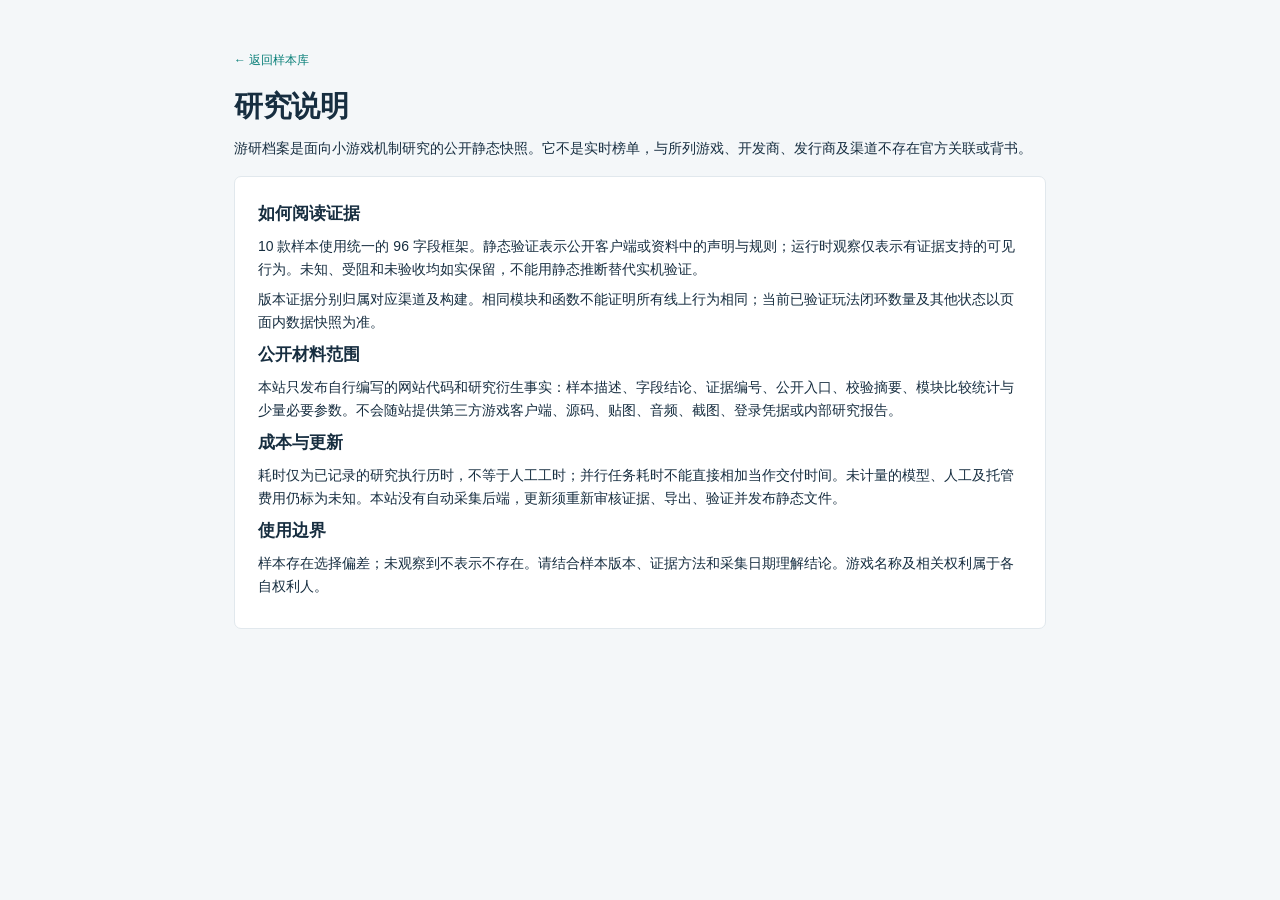
==== docs/about.html @ e25ce970 "Publish game research atlas with auditable evidence boundaries Add 10-game research library, compari" ====
<!doctype html>
<html lang="zh-CN"><head><meta charset="utf-8"><meta name="viewport" content="width=device-width,initial-scale=1"><title>研究说明 · 游研档案</title><link rel="stylesheet" href="styles.css"></head>
<body><main style="max-width:860px;margin:0 auto;padding:48px 24px"><a class="back" href="index.html#library">← 返回样本库</a><h1>研究说明</h1><p>游研档案是面向小游戏机制研究的公开静态快照。它不是实时榜单，与所列游戏、开发商、发行商及渠道不存在官方关联或背书。</p><div class="panel"><h2>如何阅读证据</h2><p>10 款样本使用统一的 96 字段框架。静态验证表示公开客户端或资料中的声明与规则；运行时观察仅表示有证据支持的可见行为。未知、受阻和未验收均如实保留，不能用静态推断替代实机验证。</p><p>版本证据分别归属对应渠道及构建。相同模块和函数不能证明所有线上行为相同；当前已验证玩法闭环数量及其他状态以页面内数据快照为准。</p><h2>公开材料范围</h2><p>本站只发布自行编写的网站代码和研究衍生事实：样本描述、字段结论、证据编号、公开入口、校验摘要、模块比较统计与少量必要参数。不会随站提供第三方游戏客户端、源码、贴图、音频、截图、登录凭据或内部研究报告。</p><h2>成本与更新</h2><p>耗时仅为已记录的研究执行历时，不等于人工工时；并行任务耗时不能直接相加当作交付时间。未计量的模型、人工及托管费用仍标为未知。本站没有自动采集后端，更新须重新审核证据、导出、验证并发布静态文件。</p><h2>使用边界</h2><p>样本存在选择偏差；未观察到不表示不存在。请结合样本版本、证据方法和采集日期理解结论。游戏名称及相关权利属于各自权利人。</p></div></main></body></html>
---- docs/styles.css ----
:root{--navy:#112537;--ink:#172e40;--muted:#6a7e8d;--line:#e1e8ed;--bg:#f4f7f9;--teal:#087f78;--pale:#e9f5f2;--amber:#a86a1a}*{box-sizing:border-box}body{margin:0;font-family:Inter,-apple-system,BlinkMacSystemFont,"PingFang SC","Microsoft YaHei",sans-serif;color:var(--ink);background:var(--bg);font-size:14px;line-height:1.6}button,input,select{font:inherit}button,a,summary,select{touch-action:manipulation}a{color:var(--teal);text-decoration:none}button,a,input,select,summary{outline-offset:4px}:focus-visible{outline:3px solid #2aaba0}button{cursor:pointer}button:disabled{cursor:not-allowed;opacity:.5}.skip{position:fixed;top:-60px;left:15px;z-index:50;background:white;padding:12px}.skip:focus{top:10px}.sidebar{position:fixed;inset:0 auto 0 0;width:228px;background:var(--navy);color:#b8c8d1;padding:31px 18px;display:flex;flex-direction:column;z-index:5}.brand{color:white;display:flex;gap:12px;align-items:center;padding:0 9px;font-size:21px;font-weight:650;letter-spacing:1px}.brand-mark{background:#248d85;color:white;width:38px;height:41px;text-align:center;line-height:41px;border-radius:10px 3px}.brand small{display:block;font-size:8px;color:#91aab7;letter-spacing:1.2px}.side-caption{font-size:11px;letter-spacing:2px;margin:45px 16px 13px;color:#6c8b9b}.sidebar nav{display:grid;gap:6px}.sidebar nav a{color:#aec0ca;padding:12px 15px;border-radius:6px;display:flex;gap:13px;align-items:center}.sidebar nav a span{font-size:21px;line-height:1}.sidebar nav a.active{background:#203e4e;color:#fff;box-shadow:inset 3px 0 #36b6a0}.sidebar nav a:hover{background:#1b3546}.sidebar nav b{margin-left:auto;background:#304c5c;font-size:11px;min-width:21px;border-radius:4px;text-align:center}.side-bottom{margin-top:auto;font-size:12px;padding:20px 13px 0;border-top:1px solid #2b414f}.side-bottom p{margin:7px 0;color:#8098a6}.side-bottom small{color:#6c899a}.status-dot{width:6px;height:6px;background:#4cc5ab;display:inline-block;border-radius:50%;margin-right:7px}.workspace{margin-left:228px}.topbar{height:76px;padding:0 40px;background:#fff;border-bottom:1px solid var(--line);display:flex;justify-content:space-between;align-items:center;color:var(--muted);font-size:12px;gap:20px}.topbar strong{color:var(--ink);font-weight:500}.topbar>div{display:flex;align-items:center;gap:18px}.local-chip{font-size:10px;letter-spacing:1.4px;color:#8a9aa4}.button{border:1px solid #cbd7df;border-radius:5px;background:#fff;color:var(--ink);padding:8px 14px;font-weight:550;display:inline-flex;align-items:center;justify-content:center;gap:8px}.button:hover{border-color:var(--teal);color:var(--teal)}.button.primary{background:var(--teal);border-color:var(--teal);color:white}.button.selected{background:var(--pale);border-color:#80bfb5;color:#076e66}.button.small{padding:6px 12px;font-size:12px}main{padding:35px 40px 50px;max-width:1700px;margin:auto;min-height:calc(100vh - 130px)}.eyebrow{font-size:11px;letter-spacing:2px;font-weight:650;color:var(--teal);margin-bottom:7px}h1{font-size:29px;line-height:1.3;letter-spacing:-.5px;font-weight:650;margin:0 0 11px}h2{font-size:17px;margin:0 0 6px;font-weight:650}h3{font-size:14px;margin:0 0 8px}p{margin:8px 0}.intro{color:var(--muted);max-width:850px;margin:0}.page-heading{display:flex;align-items:center;justify-content:space-between;gap:20px;margin-bottom:26px}.badge{font-size:11px;white-space:nowrap;padding:3px 8px;border-radius:4px;background:#edf1f4;color:#687d8d;display:inline-flex;align-items:center;gap:5px;font-weight:500}.badge.static_verified,.badge.observed{background:#e6f4ef;color:#147865}.badge.blocked{background:#fff1dc;color:#98631e}.badge.inferred{background:#f0ebfb;color:#7861a2}.metrics{display:grid;grid-template-columns:repeat(4,1fr);gap:14px;margin:25px 0}.metric{background:#fff;border:1px solid var(--line);padding:19px 22px;border-radius:7px}.metric label{display:block;font-size:12px;color:var(--muted)}.metric strong{font-size:30px;font-weight:650;line-height:1.6;letter-spacing:-1px}.metric small{display:block;color:#85949f;font-size:11px}.metric.accent{border-top:3px solid var(--teal);padding-top:17px}.notice{background:#edf4f5;border:1px solid #d6e5e8;border-radius:6px;padding:12px 16px;color:#4b6875;font-size:12px;margin-bottom:25px}.notice.warn{background:#fff8ec;border-color:#f0dfbd;color:#8c6e3b}.toolbar{display:flex;align-items:end;gap:12px;margin:24px 0 16px;flex-wrap:wrap}.toolbar label{display:flex;flex-direction:column;gap:5px;font-size:11px;color:var(--muted)}.toolbar label.search{flex:1;min-width:210px}.toolbar input,.toolbar select{border:1px solid #cedae2;border-radius:5px;background:#fff;padding:10px 12px;color:var(--ink);min-height:42px}.toolbar input::placeholder{color:#94a2ac}.section-title{display:flex;justify-content:space-between;align-items:center;margin:23px 0 14px}.section-title small{color:var(--muted)}.sample-grid{display:grid;grid-template-columns:repeat(3,minmax(0,1fr));gap:17px}.sample-card{border:1px solid var(--line);border-radius:7px;background:white;overflow:hidden;transition:box-shadow .15s,transform .15s}.sample-card:hover{box-shadow:0 6px 20px #132b3b0a;transform:translateY(-2px)}.card-header{padding:20px 20px 14px;display:flex;gap:13px;align-items:center}.game-mark{width:47px;height:47px;flex:0 0 47px;border-radius:11px;background:#e8f1ef;display:flex;align-items:center;justify-content:center;color:var(--teal);font-weight:750;font-size:22px;letter-spacing:-1px}.game-mark.tone-1{background:#eaf0f8;color:#536e95}.game-mark.tone-2{background:#f5eee5;color:#a18153}.game-mark.tone-3{background:#efedf5;color:#857599}.card-header h2{font-size:17px;margin:0 0 1px}.card-header small{font-size:11px;color:var(--muted)}.card-body{padding:0 20px 18px}.card-tags{display:flex;gap:5px;flex-wrap:wrap;margin-bottom:13px}.card-sub{font-size:12px;color:var(--muted);min-height:38px}.progress-track{height:4px;background:#ecf1f4;border-radius:3px;margin:13px 0 7px;overflow:hidden}.progress-track i{display:block;height:100%;background:#46a898}.progress-caption{display:flex;justify-content:space-between;font-size:10px;color:#83949e}.card-actions{border-top:1px solid #edf1f4;display:flex;padding:12px 20px;justify-content:space-between;align-items:center}.card-actions a{font-size:12px;font-weight:600}.empty{padding:52px 25px;text-align:center;border:1px dashed #c7d4dc;border-radius:7px;background:white;color:var(--muted);grid-column:1/-1}.empty strong{display:block;color:var(--ink);font-size:17px;margin-bottom:6px}.panel{background:#fff;border:1px solid var(--line);border-radius:7px;padding:23px;margin:17px 0}.two-columns{display:grid;grid-template-columns:1fr 1fr;gap:18px}.two-columns>.panel{margin-top:0}.key-value{display:grid;grid-template-columns:120px 1fr;gap:10px;font-size:12px;margin-top:15px}.key-value dt{color:var(--muted)}.key-value dd{margin:0;overflow-wrap:anywhere}.subnav{display:flex;gap:7px;flex-wrap:wrap;margin:23px 0}.subnav a{padding:6px 11px;background:white;border:1px solid var(--line);font-size:12px;border-radius:4px}.field-group{scroll-margin-top:20px}.field-group>h2{padding:18px 0 8px}.field-group>h2 small{color:var(--muted);font-size:11px;font-weight:400;margin-left:9px}.field{border:1px solid var(--line);border-bottom:0;background:#fff}.field:first-of-type{border-radius:6px 6px 0 0}.field:last-child{border-bottom:1px solid var(--line);border-radius:0 0 6px 6px}.field summary{padding:14px 17px;cursor:pointer;display:flex;justify-content:space-between;gap:15px;list-style:none;font-size:13px}.field summary::-webkit-details-marker{display:none}.field summary:before{content:'›';color:#8c9aa3;font-size:18px;line-height:20px}.field[open] summary:before{transform:rotate(90deg)}.field summary .question{flex:1}.field-content{padding:0 20px 20px 43px;font-size:12px}.field-id{font-family:monospace;font-size:10px;color:#7e929e;overflow-wrap:anywhere;margin-bottom:10px}.finding{border-left:2px solid #b3d9d1;padding-left:12px;margin:12px 0;line-height:1.9}.muted{color:var(--muted)}.evidence-links{display:flex;flex-wrap:wrap;gap:6px;margin:12px 0}.evidence-links a{font-family:monospace;font-size:11px;border:1px solid #c8dfdb;background:#f3faf8;border-radius:4px;padding:3px 8px}.table-wrap{overflow:auto;border:1px solid var(--line);border-radius:6px;background:#fff}table{width:100%;border-collapse:collapse;font-size:12px}th,td{text-align:left;padding:13px 16px;border-bottom:1px solid #e8edf1;vertical-align:top}th{font-weight:550;background:#f9fbfc;color:#738590;white-space:nowrap}tr:last-child td{border-bottom:0}td strong{font-weight:600}.compare-table{min-width:700px;table-layout:fixed}.compare-table th:first-child{width:210px}.compare-table td{min-width:220px;overflow-wrap:anywhere}.compare-table .finding{font-size:11px}.compare-table details summary{cursor:pointer;color:var(--teal);margin-top:7px}.compare-selectors{display:flex;flex-wrap:wrap;gap:8px}.evidence-card{scroll-margin-top:20px}.evidence-card .source-row{font-size:11px;color:var(--muted);display:flex;justify-content:space-between;gap:10px;margin-bottom:10px}.code-label{font-family:monospace;font-size:11px;overflow-wrap:anywhere;color:#698293}.task-details summary{cursor:pointer;color:var(--teal)}.task-details ul{padding-left:18px}.task-details li{margin:5px 0}.pill-line{display:flex;align-items:center;gap:10px;flex-wrap:wrap}.formula{background:#f4f7f9;padding:14px;border-radius:4px;font-size:12px;overflow-wrap:anywhere}.bar-row{display:grid;grid-template-columns:105px 1fr 65px;align-items:center;gap:12px;font-size:12px;margin:20px 0}.bar-row .bar{height:23px;background:#edf2f4;overflow:hidden;border-radius:3px}.bar-row .bar i{display:block;background:#278d80;height:100%}.bar-row.secondary .bar i{background:#94aab8}footer{padding:20px 40px;font-size:10px;color:#81939e;border-top:1px solid var(--line);display:flex;justify-content:space-between;gap:15px}#toast{position:fixed;bottom:25px;left:50%;transform:translateX(-50%);background:#1d394b;color:white;padding:12px 20px;border-radius:6px;z-index:20;box-shadow:0 4px 20px #0002;display:none;max-width:90vw}.loading{padding:50px;text-align:center;color:var(--muted)}.inline-note{font-size:11px;color:var(--muted)}ul.clean{padding-left:18px;font-size:12px;line-height:1.9}.back{display:inline-block;font-size:12px;margin-bottom:18px}.mini-label{font-size:10px;letter-spacing:1px;color:var(--muted)}.comparison-highlight{font-size:24px;color:var(--teal);font-weight:650}.block-title{display:flex;gap:10px;align-items:center;margin-bottom:12px}#main:focus{outline:none}@media(min-width:1500px){.sample-grid{grid-template-columns:repeat(4,minmax(0,1fr))}}@media(max-width:1150px){.sample-grid{grid-template-columns:repeat(2,minmax(0,1fr))}.sidebar{width:205px}.workspace{margin-left:205px}main{padding:28px}.topbar{padding:0 28px}.metrics{gap:10px}.metric{padding:16px}.metric.accent{padding-top:14px}}@media(max-width:760px){.sidebar{position:relative;width:auto;padding:17px 20px}.brand{font-size:20px;padding:0}.brand-mark{width:34px;height:35px;line-height:35px}.side-caption,.side-bottom{display:none}.sidebar nav{display:flex;overflow:auto;margin:18px -6px -4px;gap:3px}.sidebar nav a{padding:8px 10px;white-space:nowrap;font-size:12px}.sidebar nav a span{display:none}.sidebar nav b{font-size:10px}.workspace{margin:0}.topbar{height:58px;padding:0 20px}.local-chip{display:none}main{padding:24px 20px}.page-heading{display:block}.page-heading>.button{margin-top:15px}h1{font-size:25px}.metrics{grid-template-columns:repeat(2,1fr);margin:22px 0}.metric strong{font-size:27px}.sample-grid{gap:12px}.card-header{padding:16px 14px 12px;gap:9px}.card-header h2{font-size:15px}.game-mark{width:36px;height:38px;flex-basis:36px;font-size:19px}.card-body{padding:0 14px 15px}.card-actions{padding:11px 14px;gap:6px}.card-actions .button{padding:5px 7px;font-size:10px}.card-actions a{font-size:11px}.card-sub{font-size:11px}.two-columns{grid-template-columns:1fr;gap:0}.panel{padding:18px}.toolbar{gap:8px}.toolbar label.search{flex-basis:100%}.toolbar label{flex:1}.toolbar select{width:100%}.field summary{padding:13px 11px;gap:8px}.field-content{padding-left:28px}.field .badge{font-size:9px}.key-value{grid-template-columns:90px 1fr}footer{padding:17px 20px;display:block}.bar-row{grid-template-columns:85px 1fr 50px;gap:8px}}@media(max-width:390px){.sample-grid{grid-template-columns:1fr}.topbar{font-size:10px}.metric{padding:14px}.page-heading .intro{font-size:12px}}@media(prefers-reduced-motion:reduce){*{scroll-behavior:auto!important;transition:none!important}}
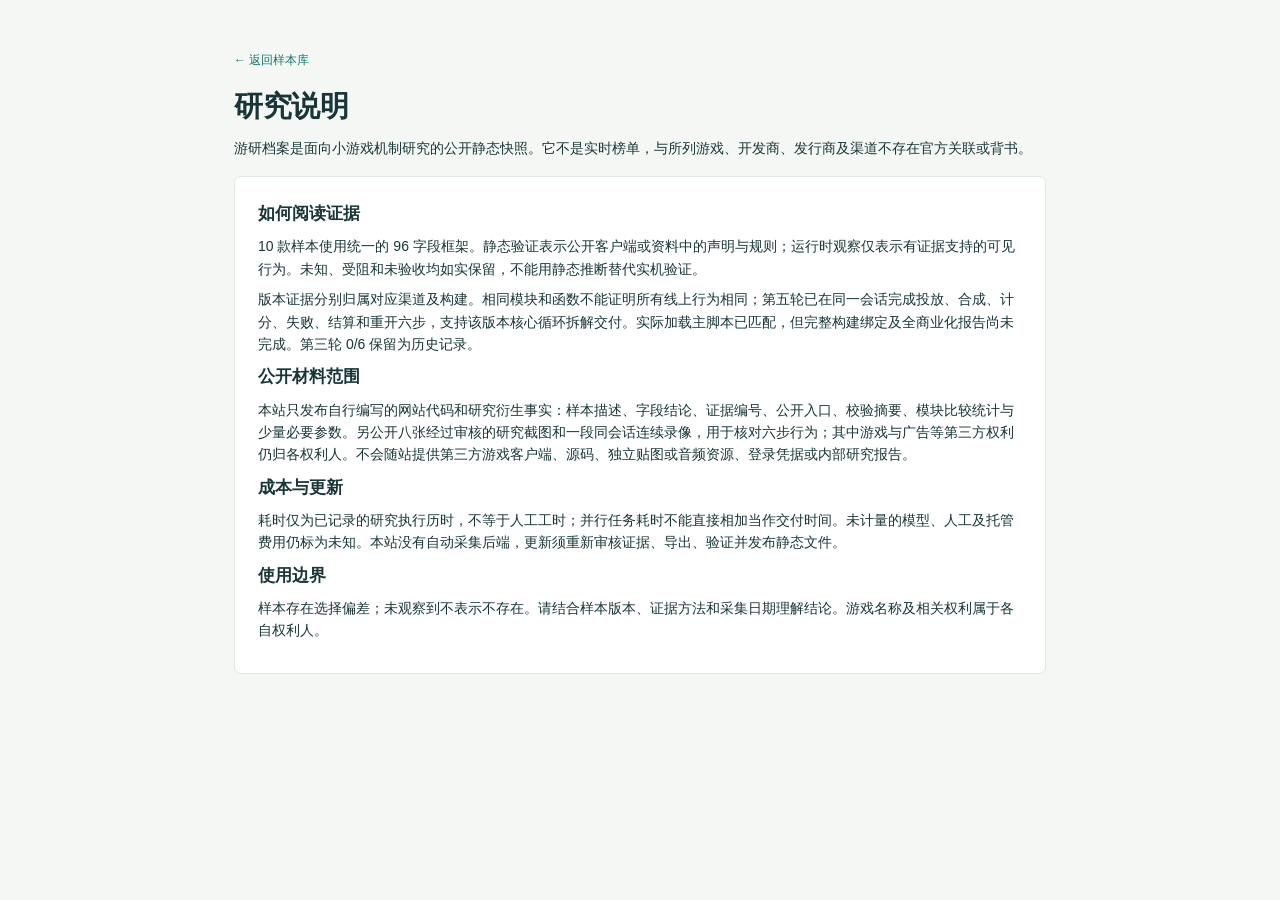
==== commit 87dbc6c3: "Publish verified six-step gameplay evidence and research workbench Add the original uninterrupted ca" ====
--- a/docs/about.html
+++ b/docs/about.html
@@ -1,3 +1,3 @@
 <!doctype html>
 <html lang="zh-CN"><head><meta charset="utf-8"><meta name="viewport" content="width=device-width,initial-scale=1"><title>研究说明 · 游研档案</title><link rel="stylesheet" href="styles.css"></head>
-<body><main style="max-width:860px;margin:0 auto;padding:48px 24px"><a class="back" href="index.html#library">← 返回样本库</a><h1>研究说明</h1><p>游研档案是面向小游戏机制研究的公开静态快照。它不是实时榜单，与所列游戏、开发商、发行商及渠道不存在官方关联或背书。</p><div class="panel"><h2>如何阅读证据</h2><p>10 款样本使用统一的 96 字段框架。静态验证表示公开客户端或资料中的声明与规则；运行时观察仅表示有证据支持的可见行为。未知、受阻和未验收均如实保留，不能用静态推断替代实机验证。</p><p>版本证据分别归属对应渠道及构建。相同模块和函数不能证明所有线上行为相同；当前已验证玩法闭环数量及其他状态以页面内数据快照为准。</p><h2>公开材料范围</h2><p>本站只发布自行编写的网站代码和研究衍生事实：样本描述、字段结论、证据编号、公开入口、校验摘要、模块比较统计与少量必要参数。不会随站提供第三方游戏客户端、源码、贴图、音频、截图、登录凭据或内部研究报告。</p><h2>成本与更新</h2><p>耗时仅为已记录的研究执行历时，不等于人工工时；并行任务耗时不能直接相加当作交付时间。未计量的模型、人工及托管费用仍标为未知。本站没有自动采集后端，更新须重新审核证据、导出、验证并发布静态文件。</p><h2>使用边界</h2><p>样本存在选择偏差；未观察到不表示不存在。请结合样本版本、证据方法和采集日期理解结论。游戏名称及相关权利属于各自权利人。</p></div></main></body></html>
+<body><main style="max-width:860px;margin:0 auto;padding:48px 24px"><a class="back" href="index.html#library">← 返回样本库</a><h1>研究说明</h1><p>游研档案是面向小游戏机制研究的公开静态快照。它不是实时榜单，与所列游戏、开发商、发行商及渠道不存在官方关联或背书。</p><div class="panel"><h2>如何阅读证据</h2><p>10 款样本使用统一的 96 字段框架。静态验证表示公开客户端或资料中的声明与规则；运行时观察仅表示有证据支持的可见行为。未知、受阻和未验收均如实保留，不能用静态推断替代实机验证。</p><p>版本证据分别归属对应渠道及构建。相同模块和函数不能证明所有线上行为相同；第五轮已在同一会话完成投放、合成、计分、失败、结算和重开六步，支持该版本核心循环拆解交付。实际加载主脚本已匹配，但完整构建绑定及全商业化报告尚未完成。第三轮 0/6 保留为历史记录。</p><h2>公开材料范围</h2><p>本站只发布自行编写的网站代码和研究衍生事实：样本描述、字段结论、证据编号、公开入口、校验摘要、模块比较统计与少量必要参数。另公开八张经过审核的研究截图和一段同会话连续录像，用于核对六步行为；其中游戏与广告等第三方权利仍归各权利人。不会随站提供第三方游戏客户端、源码、独立贴图或音频资源、登录凭据或内部研究报告。</p><h2>成本与更新</h2><p>耗时仅为已记录的研究执行历时，不等于人工工时；并行任务耗时不能直接相加当作交付时间。未计量的模型、人工及托管费用仍标为未知。本站没有自动采集后端，更新须重新审核证据、导出、验证并发布静态文件。</p><h2>使用边界</h2><p>样本存在选择偏差；未观察到不表示不存在。请结合样本版本、证据方法和采集日期理解结论。游戏名称及相关权利属于各自权利人。</p></div></main></body></html>
--- a/docs/styles.css
+++ b/docs/styles.css
@@ -1 +1,10 @@
 :root{--navy:#112537;--ink:#172e40;--muted:#6a7e8d;--line:#e1e8ed;--bg:#f4f7f9;--teal:#087f78;--pale:#e9f5f2;--amber:#a86a1a}*{box-sizing:border-box}body{margin:0;font-family:Inter,-apple-system,BlinkMacSystemFont,"PingFang SC","Microsoft YaHei",sans-serif;color:var(--ink);background:var(--bg);font-size:14px;line-height:1.6}button,input,select{font:inherit}button,a,summary,select{touch-action:manipulation}a{color:var(--teal);text-decoration:none}button,a,input,select,summary{outline-offset:4px}:focus-visible{outline:3px solid #2aaba0}button{cursor:pointer}button:disabled{cursor:not-allowed;opacity:.5}.skip{position:fixed;top:-60px;left:15px;z-index:50;background:white;padding:12px}.skip:focus{top:10px}.sidebar{position:fixed;inset:0 auto 0 0;width:228px;background:var(--navy);color:#b8c8d1;padding:31px 18px;display:flex;flex-direction:column;z-index:5}.brand{color:white;display:flex;gap:12px;align-items:center;padding:0 9px;font-size:21px;font-weight:650;letter-spacing:1px}.brand-mark{background:#248d85;color:white;width:38px;height:41px;text-align:center;line-height:41px;border-radius:10px 3px}.brand small{display:block;font-size:8px;color:#91aab7;letter-spacing:1.2px}.side-caption{font-size:11px;letter-spacing:2px;margin:45px 16px 13px;color:#6c8b9b}.sidebar nav{display:grid;gap:6px}.sidebar nav a{color:#aec0ca;padding:12px 15px;border-radius:6px;display:flex;gap:13px;align-items:center}.sidebar nav a span{font-size:21px;line-height:1}.sidebar nav a.active{background:#203e4e;color:#fff;box-shadow:inset 3px 0 #36b6a0}.sidebar nav a:hover{background:#1b3546}.sidebar nav b{margin-left:auto;background:#304c5c;font-size:11px;min-width:21px;border-radius:4px;text-align:center}.side-bottom{margin-top:auto;font-size:12px;padding:20px 13px 0;border-top:1px solid #2b414f}.side-bottom p{margin:7px 0;color:#8098a6}.side-bottom small{color:#6c899a}.status-dot{width:6px;height:6px;background:#4cc5ab;display:inline-block;border-radius:50%;margin-right:7px}.workspace{margin-left:228px}.topbar{height:76px;padding:0 40px;background:#fff;border-bottom:1px solid var(--line);display:flex;justify-content:space-between;align-items:center;color:var(--muted);font-size:12px;gap:20px}.topbar strong{color:var(--ink);font-weight:500}.topbar>div{display:flex;align-items:center;gap:18px}.local-chip{font-size:10px;letter-spacing:1.4px;color:#8a9aa4}.button{border:1px solid #cbd7df;border-radius:5px;background:#fff;color:var(--ink);padding:8px 14px;font-weight:550;display:inline-flex;align-items:center;justify-content:center;gap:8px}.button:hover{border-color:var(--teal);color:var(--teal)}.button.primary{background:var(--teal);border-color:var(--teal);color:white}.button.selected{background:var(--pale);border-color:#80bfb5;color:#076e66}.button.small{padding:6px 12px;font-size:12px}main{padding:35px 40px 50px;max-width:1700px;margin:auto;min-height:calc(100vh - 130px)}.eyebrow{font-size:11px;letter-spacing:2px;font-weight:650;color:var(--teal);margin-bottom:7px}h1{font-size:29px;line-height:1.3;letter-spacing:-.5px;font-weight:650;margin:0 0 11px}h2{font-size:17px;margin:0 0 6px;font-weight:650}h3{font-size:14px;margin:0 0 8px}p{margin:8px 0}.intro{color:var(--muted);max-width:850px;margin:0}.page-heading{display:flex;align-items:center;justify-content:space-between;gap:20px;margin-bottom:26px}.badge{font-size:11px;white-space:nowrap;padding:3px 8px;border-radius:4px;background:#edf1f4;color:#687d8d;display:inline-flex;align-items:center;gap:5px;font-weight:500}.badge.static_verified,.badge.observed{background:#e6f4ef;color:#147865}.badge.blocked{background:#fff1dc;color:#98631e}.badge.inferred{background:#f0ebfb;color:#7861a2}.metrics{display:grid;grid-template-columns:repeat(4,1fr);gap:14px;margin:25px 0}.metric{background:#fff;border:1px solid var(--line);padding:19px 22px;border-radius:7px}.metric label{display:block;font-size:12px;color:var(--muted)}.metric strong{font-size:30px;font-weight:650;line-height:1.6;letter-spacing:-1px}.metric small{display:block;color:#85949f;font-size:11px}.metric.accent{border-top:3px solid var(--teal);padding-top:17px}.notice{background:#edf4f5;border:1px solid #d6e5e8;border-radius:6px;padding:12px 16px;color:#4b6875;font-size:12px;margin-bottom:25px}.notice.warn{background:#fff8ec;border-color:#f0dfbd;color:#8c6e3b}.toolbar{display:flex;align-items:end;gap:12px;margin:24px 0 16px;flex-wrap:wrap}.toolbar label{display:flex;flex-direction:column;gap:5px;font-size:11px;color:var(--muted)}.toolbar label.search{flex:1;min-width:210px}.toolbar input,.toolbar select{border:1px solid #cedae2;border-radius:5px;background:#fff;padding:10px 12px;color:var(--ink);min-height:42px}.toolbar input::placeholder{color:#94a2ac}.section-title{display:flex;justify-content:space-between;align-items:center;margin:23px 0 14px}.section-title small{color:var(--muted)}.sample-grid{display:grid;grid-template-columns:repeat(3,minmax(0,1fr));gap:17px}.sample-card{border:1px solid var(--line);border-radius:7px;background:white;overflow:hidden;transition:box-shadow .15s,transform .15s}.sample-card:hover{box-shadow:0 6px 20px #132b3b0a;transform:translateY(-2px)}.card-header{padding:20px 20px 14px;display:flex;gap:13px;align-items:center}.game-mark{width:47px;height:47px;flex:0 0 47px;border-radius:11px;background:#e8f1ef;display:flex;align-items:center;justify-content:center;color:var(--teal);font-weight:750;font-size:22px;letter-spacing:-1px}.game-mark.tone-1{background:#eaf0f8;color:#536e95}.game-mark.tone-2{background:#f5eee5;color:#a18153}.game-mark.tone-3{background:#efedf5;color:#857599}.card-header h2{font-size:17px;margin:0 0 1px}.card-header small{font-size:11px;color:var(--muted)}.card-body{padding:0 20px 18px}.card-tags{display:flex;gap:5px;flex-wrap:wrap;margin-bottom:13px}.card-sub{font-size:12px;color:var(--muted);min-height:38px}.progress-track{height:4px;background:#ecf1f4;border-radius:3px;margin:13px 0 7px;overflow:hidden}.progress-track i{display:block;height:100%;background:#46a898}.progress-caption{display:flex;justify-content:space-between;font-size:10px;color:#83949e}.card-actions{border-top:1px solid #edf1f4;display:flex;padding:12px 20px;justify-content:space-between;align-items:center}.card-actions a{font-size:12px;font-weight:600}.empty{padding:52px 25px;text-align:center;border:1px dashed #c7d4dc;border-radius:7px;background:white;color:var(--muted);grid-column:1/-1}.empty strong{display:block;color:var(--ink);font-size:17px;margin-bottom:6px}.panel{background:#fff;border:1px solid var(--line);border-radius:7px;padding:23px;margin:17px 0}.two-columns{display:grid;grid-template-columns:1fr 1fr;gap:18px}.two-columns>.panel{margin-top:0}.key-value{display:grid;grid-template-columns:120px 1fr;gap:10px;font-size:12px;margin-top:15px}.key-value dt{color:var(--muted)}.key-value dd{margin:0;overflow-wrap:anywhere}.subnav{display:flex;gap:7px;flex-wrap:wrap;margin:23px 0}.subnav a{padding:6px 11px;background:white;border:1px solid var(--line);font-size:12px;border-radius:4px}.field-group{scroll-margin-top:20px}.field-group>h2{padding:18px 0 8px}.field-group>h2 small{color:var(--muted);font-size:11px;font-weight:400;margin-left:9px}.field{border:1px solid var(--line);border-bottom:0;background:#fff}.field:first-of-type{border-radius:6px 6px 0 0}.field:last-child{border-bottom:1px solid var(--line);border-radius:0 0 6px 6px}.field summary{padding:14px 17px;cursor:pointer;display:flex;justify-content:space-between;gap:15px;list-style:none;font-size:13px}.field summary::-webkit-details-marker{display:none}.field summary:before{content:'›';color:#8c9aa3;font-size:18px;line-height:20px}.field[open] summary:before{transform:rotate(90deg)}.field summary .question{flex:1}.field-content{padding:0 20px 20px 43px;font-size:12px}.field-id{font-family:monospace;font-size:10px;color:#7e929e;overflow-wrap:anywhere;margin-bottom:10px}.finding{border-left:2px solid #b3d9d1;padding-left:12px;margin:12px 0;line-height:1.9}.muted{color:var(--muted)}.evidence-links{display:flex;flex-wrap:wrap;gap:6px;margin:12px 0}.evidence-links a{font-family:monospace;font-size:11px;border:1px solid #c8dfdb;background:#f3faf8;border-radius:4px;padding:3px 8px}.table-wrap{overflow:auto;border:1px solid var(--line);border-radius:6px;background:#fff}table{width:100%;border-collapse:collapse;font-size:12px}th,td{text-align:left;padding:13px 16px;border-bottom:1px solid #e8edf1;vertical-align:top}th{font-weight:550;background:#f9fbfc;color:#738590;white-space:nowrap}tr:last-child td{border-bottom:0}td strong{font-weight:600}.compare-table{min-width:700px;table-layout:fixed}.compare-table th:first-child{width:210px}.compare-table td{min-width:220px;overflow-wrap:anywhere}.compare-table .finding{font-size:11px}.compare-table details summary{cursor:pointer;color:var(--teal);margin-top:7px}.compare-selectors{display:flex;flex-wrap:wrap;gap:8px}.evidence-card{scroll-margin-top:20px}.evidence-card .source-row{font-size:11px;color:var(--muted);display:flex;justify-content:space-between;gap:10px;margin-bottom:10px}.code-label{font-family:monospace;font-size:11px;overflow-wrap:anywhere;color:#698293}.task-details summary{cursor:pointer;color:var(--teal)}.task-details ul{padding-left:18px}.task-details li{margin:5px 0}.pill-line{display:flex;align-items:center;gap:10px;flex-wrap:wrap}.formula{background:#f4f7f9;padding:14px;border-radius:4px;font-size:12px;overflow-wrap:anywhere}.bar-row{display:grid;grid-template-columns:105px 1fr 65px;align-items:center;gap:12px;font-size:12px;margin:20px 0}.bar-row .bar{height:23px;background:#edf2f4;overflow:hidden;border-radius:3px}.bar-row .bar i{display:block;background:#278d80;height:100%}.bar-row.secondary .bar i{background:#94aab8}footer{padding:20px 40px;font-size:10px;color:#81939e;border-top:1px solid var(--line);display:flex;justify-content:space-between;gap:15px}#toast{position:fixed;bottom:25px;left:50%;transform:translateX(-50%);background:#1d394b;color:white;padding:12px 20px;border-radius:6px;z-index:20;box-shadow:0 4px 20px #0002;display:none;max-width:90vw}.loading{padding:50px;text-align:center;color:var(--muted)}.inline-note{font-size:11px;color:var(--muted)}ul.clean{padding-left:18px;font-size:12px;line-height:1.9}.back{display:inline-block;font-size:12px;margin-bottom:18px}.mini-label{font-size:10px;letter-spacing:1px;color:var(--muted)}.comparison-highlight{font-size:24px;color:var(--teal);font-weight:650}.block-title{display:flex;gap:10px;align-items:center;margin-bottom:12px}#main:focus{outline:none}@media(min-width:1500px){.sample-grid{grid-template-columns:repeat(4,minmax(0,1fr))}}@media(max-width:1150px){.sample-grid{grid-template-columns:repeat(2,minmax(0,1fr))}.sidebar{width:205px}.workspace{margin-left:205px}main{padding:28px}.topbar{padding:0 28px}.metrics{gap:10px}.metric{padding:16px}.metric.accent{padding-top:14px}}@media(max-width:760px){.sidebar{position:relative;width:auto;padding:17px 20px}.brand{font-size:20px;padding:0}.brand-mark{width:34px;height:35px;line-height:35px}.side-caption,.side-bottom{display:none}.sidebar nav{display:flex;overflow:auto;margin:18px -6px -4px;gap:3px}.sidebar nav a{padding:8px 10px;white-space:nowrap;font-size:12px}.sidebar nav a span{display:none}.sidebar nav b{font-size:10px}.workspace{margin:0}.topbar{height:58px;padding:0 20px}.local-chip{display:none}main{padding:24px 20px}.page-heading{display:block}.page-heading>.button{margin-top:15px}h1{font-size:25px}.metrics{grid-template-columns:repeat(2,1fr);margin:22px 0}.metric strong{font-size:27px}.sample-grid{gap:12px}.card-header{padding:16px 14px 12px;gap:9px}.card-header h2{font-size:15px}.game-mark{width:36px;height:38px;flex-basis:36px;font-size:19px}.card-body{padding:0 14px 15px}.card-actions{padding:11px 14px;gap:6px}.card-actions .button{padding:5px 7px;font-size:10px}.card-actions a{font-size:11px}.card-sub{font-size:11px}.two-columns{grid-template-columns:1fr;gap:0}.panel{padding:18px}.toolbar{gap:8px}.toolbar label.search{flex-basis:100%}.toolbar label{flex:1}.toolbar select{width:100%}.field summary{padding:13px 11px;gap:8px}.field-content{padding-left:28px}.field .badge{font-size:9px}.key-value{grid-template-columns:90px 1fr}footer{padding:17px 20px;display:block}.bar-row{grid-template-columns:85px 1fr 50px;gap:8px}}@media(max-width:390px){.sample-grid{grid-template-columns:1fr}.topbar{font-size:10px}.metric{padding:14px}.page-heading .intro{font-size:12px}}@media(prefers-reduced-motion:reduce){*{scroll-behavior:auto!important;transition:none!important}}
+/* Evidence-first research workspace */
+:root{--navy:#112b2d;--ink:#183537;--muted:#6a7c7d;--line:#dfe7e5;--bg:#f5f7f5;--teal:#14776b}.sidebar{width:212px;padding:28px 14px;background:linear-gradient(165deg,#133330,#102727)}.workspace{margin-left:212px}.sidebar nav a.active{background:#294741;box-shadow:inset 3px 0 #b4d486}.brand-mark{background:#c4dba5;color:#173831}.side-caption{margin-top:36px}.topbar{height:64px;padding:0 32px}main{padding:27px 32px;max-width:1600px;margin:auto}.desk-heading{display:flex;justify-content:space-between;align-items:center;gap:20px;margin-bottom:23px}.desk-heading .eyebrow{font-size:10px;letter-spacing:1.7px;color:#618179}.eyebrow span{color:#9aaba6;margin-left:10px}.desk-heading h1{font-size:28px;letter-spacing:-.7px;line-height:1.3;margin:8px 0}.desk-heading h1 span{font-weight:400;color:#7d8b87;font-size:18px;margin-left:16px;letter-spacing:0}.desk-heading p{font-size:12px;color:var(--muted);margin:7px 0 0}.delivery-strip{display:flex;align-items:center;gap:25px;padding:16px 21px;background:#e9efe3;border:1px solid #d6e2ca;border-radius:9px;margin-bottom:23px;font-size:12px}.delivery-strip>div{display:flex;align-items:center;gap:10px}.delivery-strip>div+div{border-left:1px solid #cedac4;padding-left:23px}.delivery-strip>a{margin-left:auto;font-size:11px;white-space:nowrap}.delivery-strip small{color:#77836e;font-size:11px}.delivery-count{font-size:20px;letter-spacing:-1px;font-weight:650;color:#375a30}.delivery-dot,.live-indicator{display:inline-block;background:#52833c;border-radius:50%;width:7px;height:7px;box-shadow:0 0 0 4px #52833c13;flex-shrink:0}.amber-text{color:#9b6a2e!important}.research-grid{display:grid;grid-template-columns:minmax(0,1.45fr) minmax(290px,1fr);gap:22px;align-items:start}.evidence-player,.research-inspector{background:#fff;border:1px solid var(--line);border-radius:10px;overflow:hidden;min-width:0}.player-title{padding:20px 22px 17px;display:flex;align-items:center;justify-content:space-between;gap:10px}.player-title .eyebrow,.inspector-section .eyebrow{font-size:9px;letter-spacing:1.7px;color:#8b9c95;margin:0}.player-title h2{font-size:16px;letter-spacing:-.3px;margin:5px 0 0}.verified-pill{display:inline-flex;border:1px solid #cfe3d9;background:#eef7f1;color:#40785e;border-radius:4px;padding:3px 7px;white-space:nowrap;font-size:10px;font-weight:500}.step-tabs{display:grid;grid-template-columns:repeat(6,minmax(0,1fr));padding:0 17px;border-bottom:1px solid var(--line);gap:4px}.step-tab{position:relative;display:flex;align-items:center;justify-content:center;gap:5px;padding:12px 0;color:#82908b;font-size:11px;border-bottom:2px solid transparent}.step-tab strong{font-weight:550}.step-tab>span{font-size:9px;font-family:monospace;color:#a4afa9}.step-tab i{font-size:9px;font-style:normal;color:#7c9e80}.step-tab.active{background:#f0f5eb;color:#315435;border-color:#617f47;border-radius:5px 5px 0 0}.media-toolbar{display:flex;justify-content:space-between;gap:10px;align-items:center;padding:12px 19px;font-size:10px;color:#8c9792}.segmented{display:flex;gap:2px;background:#f0f3f0;padding:3px;border-radius:5px}.segmented a{padding:5px 9px;border-radius:3px;color:#7e8983;font-size:11px}.segmented .active{background:#fff;color:#335d49;box-shadow:0 1px 4px #173c2410}.media-stage{background:radial-gradient(ellipse at 50% 50%,#e8eee6,#dbe4db);border-top:1px solid #e1e8df;border-bottom:1px solid #e1e8df;display:flex;justify-content:center;align-items:center;min-height:400px;height:448px;padding:14px;overflow:hidden;position:relative}.media-stage:before{content:'G01 / LIVE SESSION';position:absolute;left:16px;top:17px;font-size:8px;letter-spacing:1.5px;color:#8da18c;writing-mode:vertical-rl}.evidence-image-link{height:100%;display:block;position:relative;max-width:100%;line-height:0;box-shadow:0 8px 24px #203c241b}.runtime-image{display:block;height:100%;width:auto;max-width:100%;object-fit:contain;background:#fff}.evidence-image-link>span{position:absolute;bottom:8px;right:8px;color:#fff;background:#153b36dc;font-size:10px;line-height:1.4;padding:5px 8px;border-radius:4px}.media-stage video{height:100%;max-width:100%;width:100%;object-fit:contain}.video-stage{background:#122624;padding:0}.media-caption{display:flex;justify-content:space-between;gap:10px;padding:14px 20px;align-items:center;font-size:10px}.media-caption>span:first-child{display:grid;gap:3px}.media-caption strong{font-family:monospace;font-size:10px;letter-spacing:.4px;font-weight:500}.media-caption small{color:#91a098;font-size:10px}.timecode{font-family:monospace;color:#849287;background:#f2f5ef;padding:4px 7px;border-radius:4px;font-size:10px}.video-note{padding:0 20px 14px;font-size:10px;color:#7f8d83;margin:0}.inspector-section{padding:20px 23px;border-bottom:1px solid #e8ede7}.inspector-section:last-child{border:0}.finding-title{display:flex;justify-content:space-between;align-items:center;margin:8px 0 12px}.finding-title h2{font-size:23px;margin:0;letter-spacing:-.5px}.step-result{font-size:14px;line-height:1.9;min-height:52px;margin:0 0 16px}.step-progress{display:flex;gap:5px;margin-bottom:14px}.step-progress i{height:3px;flex:1;border-radius:2px;background:#e8ede4}.step-progress .current{background:#7c9d5d}.step-controls{display:flex;justify-content:space-between}.step-controls .button{border-color:#e0e6dc;font-size:10px}.inspector-section h3{font-size:13px;margin:9px 0 13px}.identity-list{margin:0;font-size:11px}.identity-list>div{display:flex;justify-content:space-between;gap:12px;margin:9px 0}.identity-list dt{color:#8b998d}.identity-list dd{margin:0;text-align:right}.check-text{color:#548363}.version-scope{font-size:10px;line-height:1.7;color:#81907f;margin:13px 0}.provenance{font-size:11px;color:#618365}.provenance summary{cursor:pointer}.provenance dl{background:#f6f8f4;padding:10px;font-size:9px;overflow-wrap:anywhere}.provenance dd{font-family:monospace;margin:3px 0 10px;color:#83917f}.scope-section{background:#fafbf7}.scope-section p,.scope-section li{font-size:11px;color:#7e8978;line-height:1.8}.scope-section ul{padding-left:16px;margin:10px 0}.scope-section>a{font-size:11px}.findings-section{margin-top:28px}.findings-section .section-title{margin-bottom:14px}.findings-section h2{font-size:16px}.finding-grid{display:grid;grid-template-columns:repeat(4,minmax(0,1fr));gap:14px}.insight-card{display:flex;flex-direction:column;color:var(--ink);padding:18px;background:#fff;border:1px solid var(--line);border-radius:8px;transition:border-color .15s,transform .15s}.insight-card:hover{border-color:#95af79;transform:translateY(-2px)}.insight-index{color:#90a57f;font-size:10px;letter-spacing:1px;display:flex;justify-content:space-between}.insight-card h3{font-size:13px;margin:12px 0 8px}.insight-card p{font-size:11px;color:#7b8b7b;line-height:1.85;margin:0 0 18px}.insight-source{font-size:10px;color:#648257;margin-top:auto}.research-bottom{display:grid;grid-template-columns:1fr 1.4fr;gap:32px;border-top:1px solid var(--line);margin-top:27px;padding-top:17px}.research-bottom h3{font-size:11px;margin:0 0 7px}.research-bottom p,.research-bottom summary{font-size:10px;color:#8c968b;line-height:1.8;margin:4px 0}.workspace-links{display:flex;gap:24px;padding-top:18px;margin-top:16px;border-top:1px solid var(--line);font-size:11px}.runtime-banner{display:flex;align-items:center;gap:16px;padding:17px 20px;background:#eaf1e4;border:1px solid #d7e2cb;border-radius:8px;margin:20px 0;color:#395931}.runtime-banner>span:nth-child(2){display:grid;gap:4px}.runtime-banner small{font-size:11px;color:#7b8b70}.banner-arrow{margin-left:auto;font-size:12px}.history-fold{padding:14px 18px;border:1px solid var(--line);border-radius:6px;margin:18px 0;font-size:12px;background:#fff}.history-fold>summary{cursor:pointer}.history-fold>summary span{font-size:10px;color:#97a28e;margin-left:12px}.history-fold>div{padding-top:14px}.latest-cost{border-top:3px solid #87a76a}.research-grid,.finding-grid,.research-bottom{overflow-wrap:anywhere}
+@media(min-width:1550px){.media-stage{height:530px}.inspector-section{padding:23px 26px}.step-result{font-size:16px}}
+@media(max-width:1180px){.sidebar{width:184px}.workspace{margin-left:184px}.brand{font-size:18px;gap:9px}.brand small{font-size:7px}.topbar{padding:0 25px}main{padding:24px}.delivery-strip{gap:14px;padding:14px}.delivery-strip>div+div{padding-left:14px}.delivery-strip small{display:none}.research-grid{gap:16px;grid-template-columns:minmax(0,1.15fr) minmax(275px,1fr)}.player-title{padding:18px 16px}.player-title h2{font-size:14px}.player-title>.verified-pill{font-size:9px}.step-tabs{padding:0 9px}.step-tab{gap:4px}.step-tab i{display:none}.inspector-section{padding:17px 19px}.finding-grid{gap:10px}.insight-card{padding:15px}.media-stage{height:439px}.media-toolbar{padding:11px 12px}.media-toolbar>span{font-size:9px}.desk-heading h1{font-size:25px}.desk-heading h1 span{font-size:15px}}
+@media(max-width:960px) and (min-width:761px){.desk-heading h1 span{display:block;margin:5px 0 0}.delivery-strip>div{gap:7px}.delivery-strip>a{display:none}.delivery-strip .mini-label{font-size:9px}.delivery-strip{font-size:10px}.player-title>.verified-pill{display:none}.finding-grid{grid-template-columns:repeat(2,minmax(0,1fr))}.research-grid{grid-template-columns:minmax(0,1fr) minmax(250px,1fr)}.media-toolbar>span{display:none}.step-tab{font-size:10px}.step-tab>span{display:none}.research-bottom{gap:22px}.step-result{font-size:13px}}
+@media(max-width:760px){.sidebar{position:relative;width:auto;padding:16px 20px}.workspace{margin-left:0}.sidebar nav{margin-top:14px}.topbar{padding:0 20px;height:55px}main{padding:22px 18px}.desk-heading{align-items:start;gap:8px}.desk-heading h1{font-size:23px}.desk-heading h1 span{display:block;margin:5px 0 0;font-size:14px}.desk-heading p{font-size:10px}.desk-heading>.button{font-size:10px;padding:7px 10px}.delivery-strip{flex-wrap:wrap;gap:11px;padding:13px 15px;margin-bottom:18px}.delivery-strip>div:first-child{width:100%;gap:10px}.delivery-strip>div+div{border:0;padding:0}.delivery-strip>div:nth-child(3){margin-left:10px}.delivery-strip>a{font-size:10px}.delivery-strip>div{font-size:11px}.delivery-count{font-size:19px}.delivery-strip small{display:inline}.research-grid{grid-template-columns:1fr;gap:16px}.media-stage{height:440px;min-height:320px}.player-title{padding:18px}.player-title h2{font-size:15px}.step-tab{font-size:11px;padding:12px 0}.step-tab i{display:inline}.media-toolbar{padding:11px 15px}.research-inspector{display:block}.inspector-section{padding:18px 20px}.step-result{min-height:0}.scope-section{padding-bottom:20px}.finding-grid{grid-template-columns:repeat(2,minmax(0,1fr));gap:10px}.insight-card{padding:15px}.insight-card h3{font-size:12px}.research-bottom{grid-template-columns:1fr;gap:15px}.workspace-links{gap:15px;flex-wrap:wrap;font-size:10px}.runtime-banner{padding:14px;gap:12px}.runtime-banner strong{font-size:12px}.runtime-banner small{font-size:10px}.banner-arrow{font-size:10px;min-width:64px}.history-fold>summary span{display:block;margin:4px 0}.findings-section .section-title{gap:7px}.findings-section .section-title small{font-size:9px}}
+@media(prefers-reduced-motion:reduce){.insight-card:hover{transform:none}}
+
+.delivery-strip.pending{background:#f5f1e8;border-color:#e4d9c5}.delivery-strip.pending .delivery-dot{background:#a17d43;box-shadow:none}.delivery-strip.pending .delivery-count{color:#8b724d}
